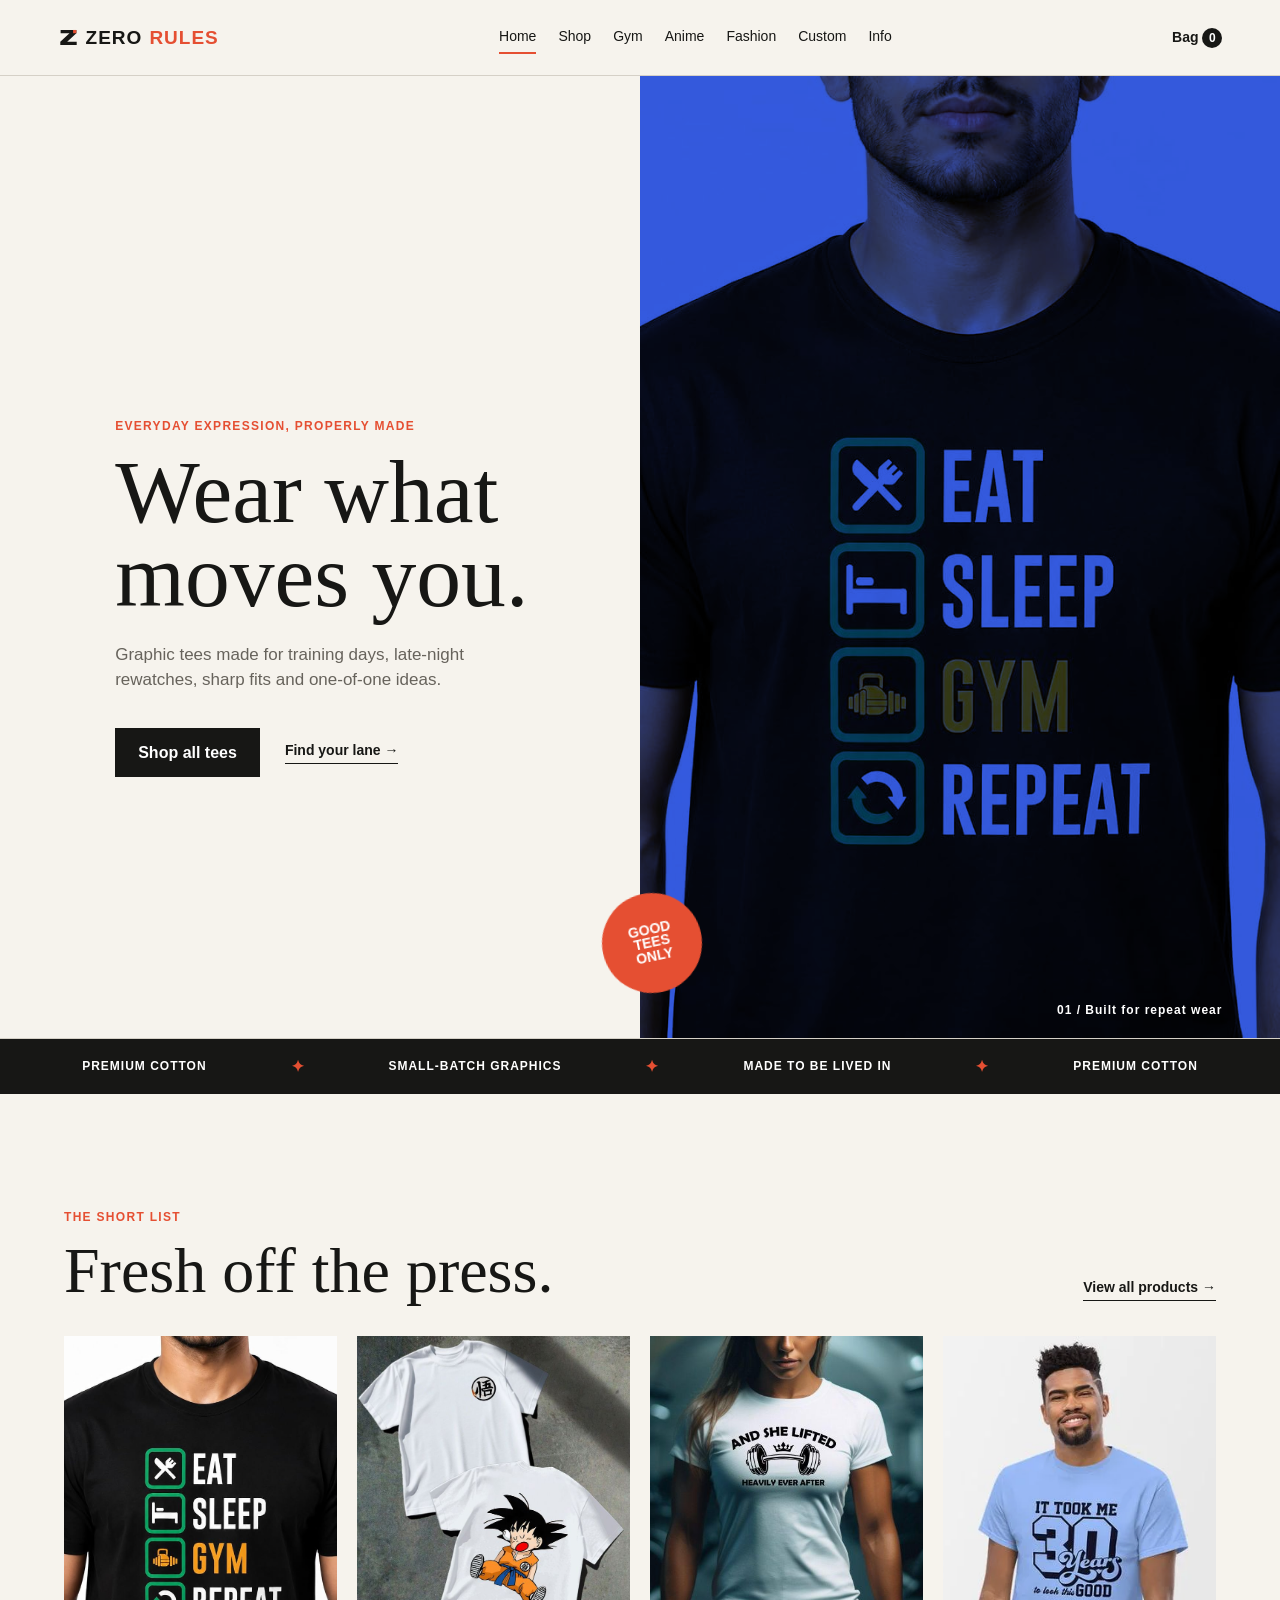
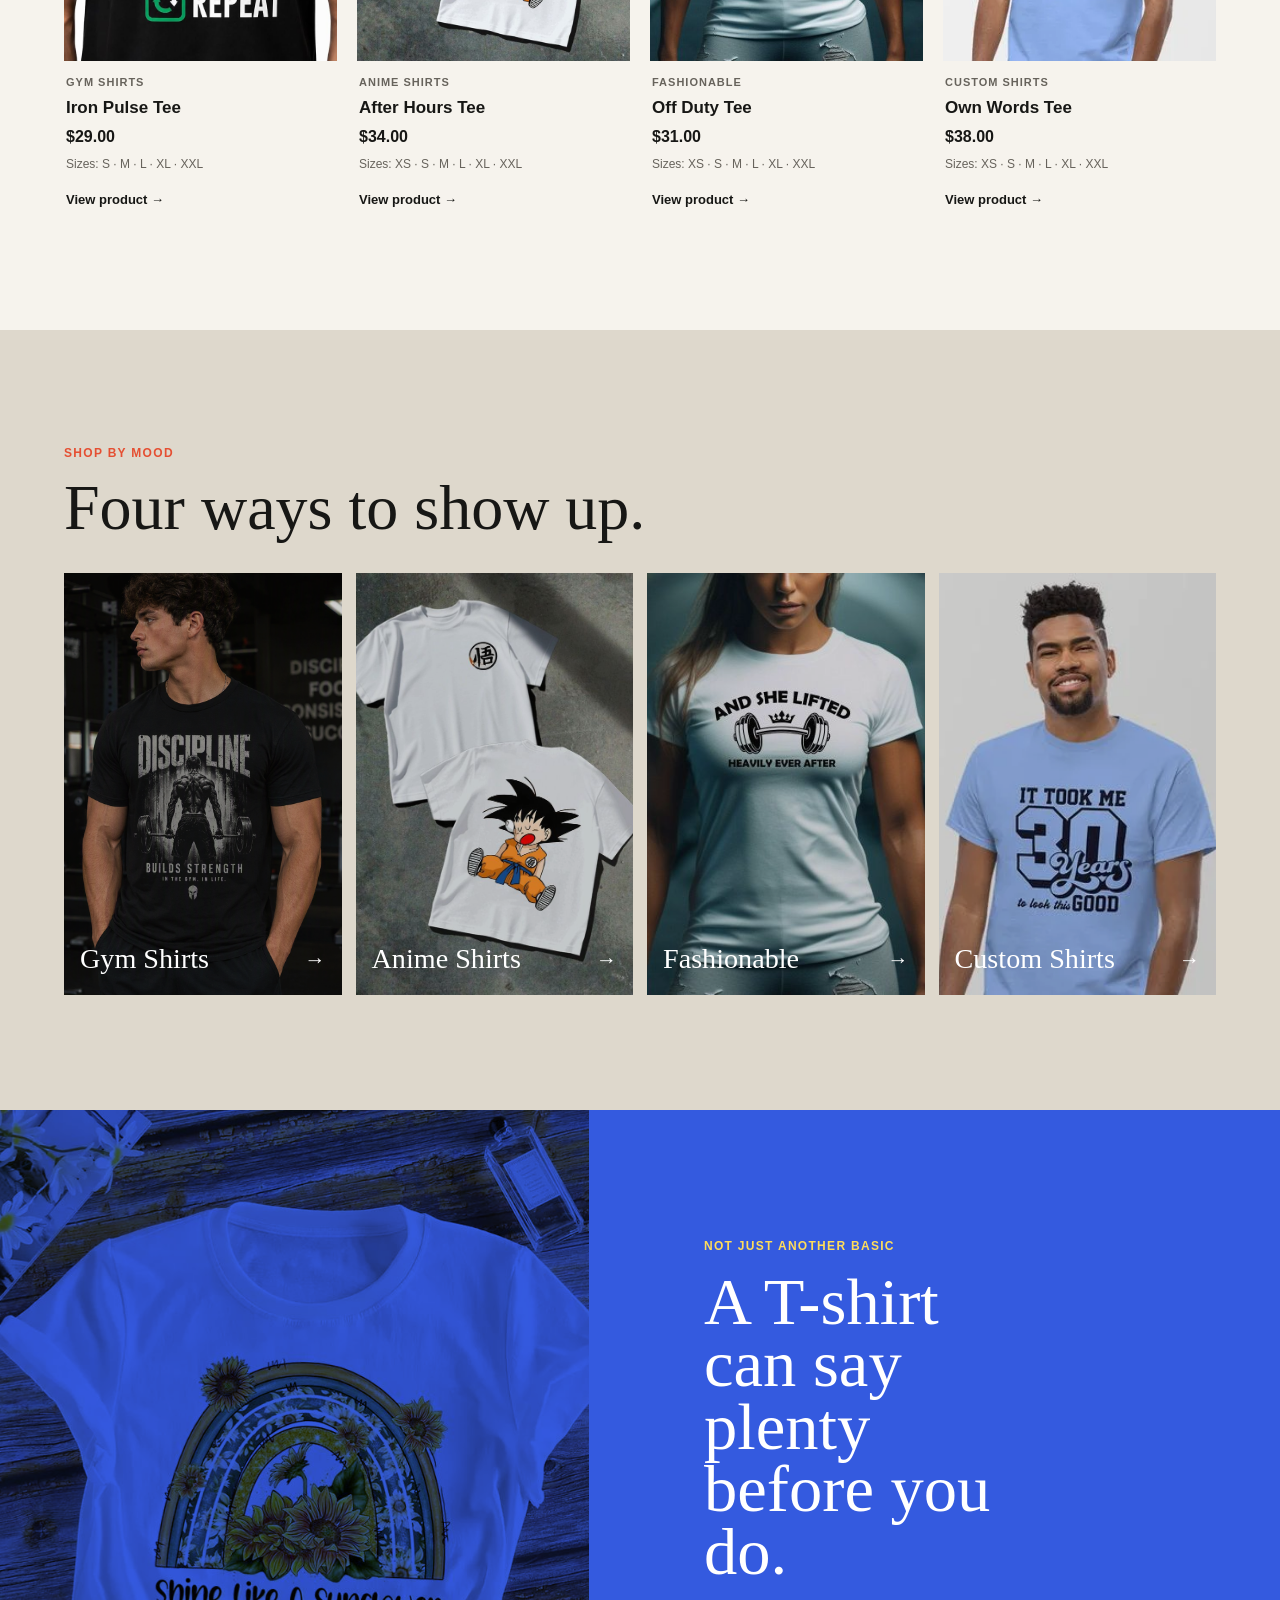
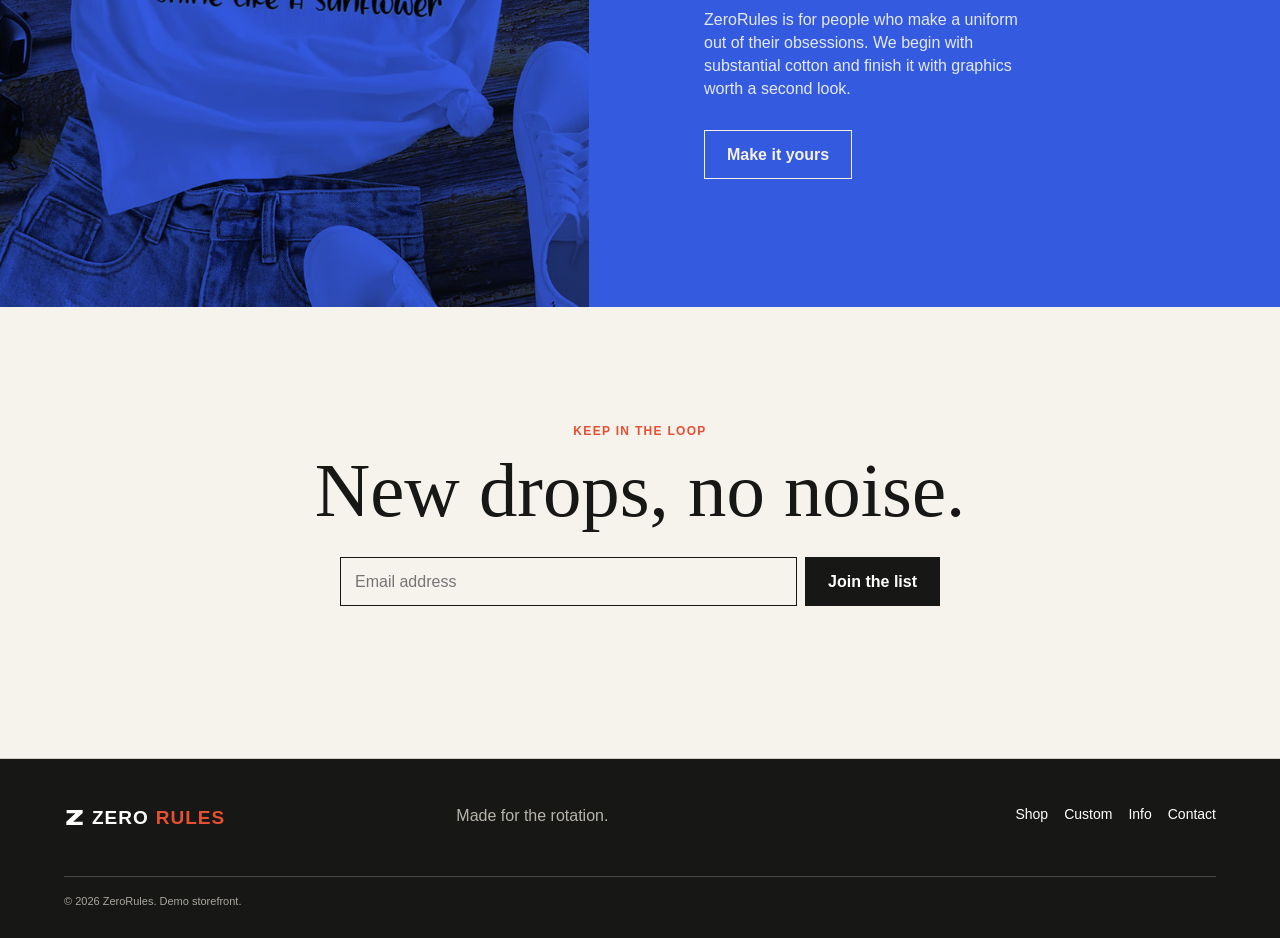
==== index.html @ 44c37d52 "preview whole site" ====
<!doctype html>
<html lang="en">
  <head>
    <meta charset="UTF-8" />
    <meta name="viewport" content="width=device-width, initial-scale=1.0" />
    <meta name="description" content="ZeroRules makes expressive, dependable cotton T-shirts for every version of your day." />
    <title>ZeroRules | Wear What Moves You</title>
    <link rel="stylesheet" href="css/styles.css" />
    <script src="js/products.js" defer></script>
    <script src="js/cart.js" defer></script>
    <script src="js/app.js" defer></script>
  </head>
  <body>
    <a class="skip-link" href="#main-content">Skip to content</a>
    <header class="site-header">
      <a class="brand" href="index.html" aria-label="ZeroRules home"><img class="brand-logo" src="images/zerorules-mark.svg" alt="" />ZERO<span>RULES</span></a>
      <button class="menu-toggle" type="button" aria-expanded="false" aria-controls="primary-nav">Menu</button>
      <nav class="primary-nav" id="primary-nav" aria-label="Primary navigation">
        <a class="active" href="index.html">Home</a>
        <a href="products.html">Shop</a>
        <a href="products.html?category=gym">Gym</a>
        <a href="products.html?category=anime">Anime</a>
        <a href="products.html?category=fashionable">Fashion</a>
        <a href="products.html?category=custom">Custom</a>
        <a href="info.html">Info</a>
      </nav>
      <a class="cart-link" href="cart.html" aria-label="Shopping bag">
        Bag <span data-cart-count>0</span>
      </a>
    </header>

    <main id="main-content">
      <section class="hero">
        <div class="hero-copy reveal">
          <p class="eyebrow">Everyday expression, properly made</p>
          <h1>Wear what<br />moves you.</h1>
          <p class="hero-text">Graphic tees made for training days, late-night rewatches, sharp fits and one-of-one ideas.</p>
          <div class="button-row">
            <a class="button button-dark" href="products.html">Shop all tees</a>
            <a class="text-link" href="#collections">Find your lane <span aria-hidden="true">→</span></a>
          </div>
        </div>
        <div class="hero-image reveal">
          <img src="images/gym/gym1.jpg" alt="Black graphic gym T-shirt" />
          <p class="image-caption">01 / Built for repeat wear</p>
        </div>
        <div class="hero-sticker" aria-hidden="true">GOOD<br />TEES<br />ONLY</div>
      </section>

      <section class="marquee" aria-label="Brand values">
        <span>Premium cotton</span><span aria-hidden="true">✦</span><span>Small-batch graphics</span><span aria-hidden="true">✦</span><span>Made to be lived in</span><span aria-hidden="true">✦</span><span>Premium cotton</span>
      </section>

      <section class="section" id="featured">
        <div class="section-heading">
          <div>
            <p class="eyebrow">The short list</p>
            <h2>Fresh off the press.</h2>
          </div>
          <a class="text-link" href="products.html">View all products <span aria-hidden="true">→</span></a>
        </div>
        <div class="product-grid" data-featured-products></div>
      </section>

      <section class="collections section" id="collections">
        <div class="section-heading">
          <div>
            <p class="eyebrow">Shop by mood</p>
            <h2>Four ways to show up.</h2>
          </div>
        </div>
        <div class="collection-grid">
          <a class="collection-card collection-gym" href="products.html?category=gym"><img src="images/gym/gym-shirt2.jpg" alt="Gym Shirts collection" /><span>Gym Shirts <b>→</b></span></a>
          <a class="collection-card collection-anime" href="products.html?category=anime"><img src="images/anime/a1.jpg" alt="Anime Shirts collection" /><span>Anime Shirts <b>→</b></span></a>
          <a class="collection-card collection-fashion" href="products.html?category=fashionable"><img src="images/fashionable/fasion1.jpg" alt="Fashionable collection" /><span>Fashionable <b>→</b></span></a>
          <a class="collection-card collection-custom" href="products.html?category=custom"><img src="images/custom/c1.png" alt="Custom Shirts collection" /><span>Custom Shirts <b>→</b></span></a>
        </div>
      </section>

      <section class="story-section">
        <div class="story-figure"><img src="images/fashionable/f4.jpeg" alt="Fashionable graphic T-shirt" /></div>
        <div class="story-copy">
          <p class="eyebrow">Not just another basic</p>
          <h2>A T-shirt can say plenty before you do.</h2>
          <p>ZeroRules is for people who make a uniform out of their obsessions. We begin with substantial cotton and finish it with graphics worth a second look.</p>
          <a class="button button-light" href="products.html?category=custom">Make it yours</a>
        </div>
      </section>

      <section class="newsletter section">
        <p class="eyebrow">Keep in the loop</p>
        <h2>New drops, no noise.</h2>
        <form class="signup-form" data-signup-form>
          <label class="sr-only" for="email">Email address</label>
          <input id="email" name="email" type="email" autocomplete="email" placeholder="Email address" required />
          <button class="button button-dark" type="submit">Join the list</button>
        </form>
        <p class="form-message" data-form-message aria-live="polite"></p>
      </section>
    </main>

    <footer class="site-footer">
      <a class="brand" href="index.html"><img class="brand-logo" src="images/zerorules-mark.svg" alt="" />ZERO<span>RULES</span></a>
      <p>Made for the rotation.</p>
      <div><a href="products.html">Shop</a><a href="products.html?category=custom">Custom</a><a href="info.html">Info</a><a href="mailto:owner@zerorules.in">Contact</a></div>
      <small>© 2026 ZeroRules. Demo storefront.</small>
    </footer>
  </body>
</html>
---- css/styles.css ----
:root { --ink: #171715; --paper: #f6f3ed; --acid: #e54f32; --blue: #345adf; --line: #d5d0c7; --muted: #67635c; --display: Georgia, "Times New Roman", serif; --sans: "Trebuchet MS", "Segoe UI", sans-serif; }
* { box-sizing: border-box; }
html { scroll-behavior: smooth; }
body { margin: 0; background: var(--paper); color: var(--ink); font-family: var(--sans); font-size: 16px; line-height: 1.45; }
img { display: block; max-width: 100%; }
a { color: inherit; text-decoration: none; }
button, input, select { font: inherit; }
button, a, input, select { -webkit-tap-highlight-color: transparent; }
:focus-visible { outline: 3px solid var(--blue); outline-offset: 3px; }
.skip-link { position: fixed; top: 8px; left: 8px; z-index: 10; transform: translateY(-150%); background: var(--ink); color: white; padding: 10px 14px; }
.skip-link:focus { transform: translateY(0); }
.site-header { min-height: 76px; padding: 0 4.5vw; display: flex; align-items: center; gap: 28px; border-bottom: 1px solid var(--line); position: relative; background: var(--paper); z-index: 3; }
.brand { display: inline-flex; align-items: center; gap: 7px; font-weight: 900; letter-spacing: 1px; font-size: 19px; white-space: nowrap; }
.brand span { color: var(--acid); }
.brand-logo { width: 21px; height: 21px; flex: 0 0 21px; }
.site-footer .brand-logo { filter: brightness(0) invert(1); }
.primary-nav { display: flex; gap: 22px; margin: 0 auto; font-size: 14px; }
.primary-nav a { border-bottom: 2px solid transparent; padding: 5px 0; }
.primary-nav a:hover, .primary-nav a.active { border-color: var(--acid); }
.cart-link { font-weight: bold; font-size: 14px; white-space: nowrap; }
.cart-link span { display: inline-grid; place-items: center; min-width: 20px; height: 20px; padding: 0 5px; color: white; background: var(--ink); border-radius: 50%; font-size: 12px; }
.menu-toggle { display: none; background: none; border: 0; font-weight: bold; cursor: pointer; }
.hero { min-height: min(720px, calc(100vh - 76px)); display: grid; grid-template-columns: 1fr 1fr; position: relative; overflow: hidden; border-bottom: 1px solid var(--line); }
.hero-copy { padding: clamp(70px, 11vw, 154px) 8vw 60px 9vw; align-self: center; position: relative; z-index: 1; }
.eyebrow { color: var(--acid); font-size: 12px; font-weight: 900; letter-spacing: 1.3px; text-transform: uppercase; margin: 0 0 15px; }
h1, h2, h3, p { margin-top: 0; }
h1, h2 { font-family: var(--display); font-weight: 500; line-height: .94; letter-spacing: 0; }
.hero h1 { font-size: clamp(58px, 7vw, 108px); margin-bottom: 25px; }
.hero-text { max-width: 390px; font-size: 17px; color: var(--muted); }
.button-row { margin-top: 35px; display: flex; align-items: center; gap: 25px; flex-wrap: wrap; }
.button { border: 1px solid var(--ink); display: inline-flex; align-items: center; justify-content: center; min-height: 48px; padding: 12px 22px; font-weight: bold; cursor: pointer; transition: transform .2s ease, background .2s ease, color .2s ease; }
.button:hover { transform: translateY(-3px); }
.button-dark { background: var(--ink); color: white; }
.button-dark:hover { background: var(--acid); border-color: var(--acid); }
.button-light { background: transparent; color: var(--paper); border-color: var(--paper); }
.button-light:hover { background: var(--paper); color: var(--ink); }
.text-link { font-size: 14px; font-weight: bold; border-bottom: 1px solid currentColor; padding-bottom: 3px; }
.hero-image { height: 100%; min-height: 480px; background: var(--blue); overflow: hidden; }
.hero-image img { width: 100%; height: 100%; object-fit: cover; mix-blend-mode: multiply; transition: transform .6s ease; }
.hero:hover .hero-image img { transform: scale(1.04); }
.image-caption { position: absolute; right: 4.5vw; bottom: 18px; margin: 0; color: white; font-size: 12px; font-weight: bold; letter-spacing: 1px; }
.hero-sticker { position: absolute; left: calc(50% - 38px); bottom: 45px; display: grid; place-items: center; width: 100px; height: 100px; padding: 10px; background: var(--acid); border-radius: 50%; color: white; font-size: 14px; font-weight: 900; line-height: .95; text-align: center; transform: rotate(-12deg); }
.marquee { display: flex; justify-content: space-around; align-items: center; gap: 22px; min-height: 55px; padding: 10px 4vw; background: var(--ink); color: white; overflow: hidden; font-size: 12px; font-weight: bold; letter-spacing: 1px; text-transform: uppercase; white-space: nowrap; }
.marquee span:nth-child(even) { color: var(--acid); font-size: 16px; }
.section { padding: clamp(68px, 9vw, 125px) 5vw; }
.section-heading { display: flex; justify-content: space-between; align-items: flex-end; gap: 20px; margin-bottom: 35px; }
.section h2 { font-size: clamp(40px, 5vw, 70px); margin-bottom: 0; }
.product-grid { display: grid; grid-template-columns: repeat(4, 1fr); gap: 20px; }
.product-card { min-width: 0; }
.product-image { display: block; aspect-ratio: .84; overflow: hidden; background: #e2ddd3; }
.product-image img { height: 100%; width: 100%; object-fit: cover; transition: transform .45s ease; }
.product-card:hover .product-image img { transform: scale(1.05); }
.product-info { padding: 14px 2px 5px; }
.product-meta { color: var(--muted); font-size: 11px; font-weight: bold; letter-spacing: 1px; text-transform: uppercase; margin-bottom: 5px; }
.product-card h3 { font-size: 17px; margin-bottom: 4px; }
.product-card h3 a:hover, .card-link:hover { color: var(--acid); }
.price { margin-bottom: 8px; font-weight: bold; }
.card-sizes { color: var(--muted); font-size: 12px; margin-bottom: 13px; white-space: nowrap; overflow: hidden; text-overflow: ellipsis; }
.card-link { font-size: 13px; font-weight: bold; }
.collections { background: #ded8cc; }
.collection-grid { display: grid; grid-template-columns: repeat(4, 1fr); gap: 14px; }
.collection-card { position: relative; height: clamp(285px, 33vw, 470px); overflow: hidden; background: var(--ink); color: white; }
.collection-card img { height: 100%; width: 100%; object-fit: cover; opacity: .82; transition: transform .55s ease, opacity .3s ease; }
.collection-card:hover img { transform: scale(1.06); opacity: .68; }
.collection-card span { position: absolute; inset: auto 16px 15px; display: flex; justify-content: space-between; align-items: center; font-family: var(--display); font-size: clamp(23px, 2.2vw, 34px); }
.collection-card b { font-family: var(--sans); font-size: 21px; }
.story-section { display: grid; grid-template-columns: .92fr 1.08fr; min-height: 620px; background: var(--blue); color: white; }
.story-figure { min-height: 450px; overflow: hidden; }
.story-figure img { width: 100%; height: 100%; object-fit: cover; mix-blend-mode: multiply; }
.story-copy { max-width: 570px; padding: clamp(65px, 10vw, 140px) 9vw; align-self: center; }
.story-copy .eyebrow { color: #ffdd5a; }
.story-copy h2 { font-size: clamp(43px, 5.2vw, 78px); margin-bottom: 24px; }
.story-copy > p:not(.eyebrow) { color: #e5e9ff; max-width: 450px; margin-bottom: 30px; }
.newsletter { text-align: center; border-bottom: 1px solid var(--line); }
.newsletter h2 { font-size: clamp(42px, 6vw, 82px); }
.signup-form { max-width: 600px; display: flex; gap: 8px; margin: 30px auto 0; }
.signup-form input { min-width: 0; flex: 1; min-height: 48px; padding: 12px 14px; border: 1px solid var(--ink); background: transparent; }
.form-message { min-height: 24px; margin: 12px 0 0; font-size: 14px; }
.site-footer { display: grid; grid-template-columns: 1.2fr 1fr 1.4fr; gap: 25px; padding: 45px 5vw 28px; background: var(--ink); color: white; }
.site-footer p { margin: 0; color: #b6b3ac; }
.site-footer div { display: flex; flex-wrap: wrap; justify-content: flex-end; gap: 16px; font-size: 14px; }
.site-footer a:hover { color: #ffdd5a; }
.site-footer small { grid-column: 1 / -1; margin-top: 20px; padding-top: 17px; border-top: 1px solid #4b4944; color: #aaa69e; font-size: 11px; }
.shop-page { padding: 0 5vw 100px; }
.shop-intro { padding: clamp(70px, 10vw, 140px) 0 55px; border-bottom: 1px solid var(--line); }
.shop-intro h1 { font-size: clamp(55px, 8vw, 105px); margin-bottom: 18px; }
.shop-intro > p:last-child { color: var(--muted); }
.filter-bar { display: flex; gap: 10px; padding: 27px 0 12px; overflow-x: auto; }
.filter-bar button { flex: 0 0 auto; padding: 9px 13px; border: 1px solid var(--line); background: transparent; color: var(--ink); font-size: 13px; font-weight: bold; cursor: pointer; transition: background .2s ease, color .2s ease; }
.filter-bar button:hover, .filter-bar button.selected { border-color: var(--ink); background: var(--ink); color: white; }
.product-count { color: var(--muted); font-size: 13px; margin: 6px 0 24px; }
.shop-grid { grid-template-columns: repeat(4, 1fr); }
.product-page { padding: clamp(30px, 5vw, 70px) 5vw 100px; }
.product-detail { display: grid; grid-template-columns: minmax(0, 1.08fr) minmax(330px, .92fr); gap: clamp(32px, 7vw, 110px); max-width: 1350px; margin: auto; }
.detail-image { background: #e2ddd3; aspect-ratio: .92; }
.detail-image img { width: 100%; height: 100%; object-fit: cover; }
.detail-content { padding-top: 18px; }
.back-link { display: inline-block; margin-bottom: 62px; font-size: 13px; font-weight: bold; border-bottom: 1px solid currentColor; }
.detail-content h1 { font-size: clamp(48px, 6vw, 84px); margin: 0 0 15px; }
.detail-price { font-size: 22px; font-weight: bold; margin-bottom: 28px; }
.detail-description { color: var(--muted); max-width: 450px; font-size: 17px; margin-bottom: 36px; }
.purchase-form { max-width: 440px; display: grid; grid-template-columns: 1fr 90px; gap: 9px; }
.purchase-form label { font-size: 12px; font-weight: bold; letter-spacing: 1px; text-transform: uppercase; margin-top: 10px; }
.purchase-form select, .purchase-form input { min-height: 48px; padding: 11px; border: 1px solid var(--ink); background: transparent; }
.purchase-form .button { grid-column: 1 / -1; margin-top: 18px; }
.cart-note { grid-column: 1 / -1; min-height: 21px; margin: 4px 0 0; color: var(--blue); font-size: 14px; font-weight: bold; }
.cart-page { max-width: 1320px; min-height: 620px; margin: 0 auto; padding: clamp(65px, 9vw, 120px) 5vw; }
.cart-heading { margin-bottom: 45px; border-bottom: 1px solid var(--line); padding-bottom: 30px; }
.cart-heading h1 { margin: 0; font-size: clamp(54px, 7vw, 90px); }
.cart-recovery { margin: -25px 0 28px; color: var(--acid); font-weight: bold; }
.cart-layout { display: grid; grid-template-columns: minmax(0, 1fr) 340px; align-items: start; gap: clamp(35px, 6vw, 90px); }
.cart-list { border-top: 1px solid var(--line); }
.cart-item { display: grid; grid-template-columns: 130px minmax(0, 1fr) auto; gap: 20px; padding: 20px 0; border-bottom: 1px solid var(--line); }
.cart-item > img { width: 130px; height: 154px; object-fit: cover; background: #e2ddd3; }
.cart-item-info h2 { font-size: 20px; margin: 0 0 6px; }
.cart-size, .cart-unit-price { color: var(--muted); font-size: 14px; margin-bottom: 4px; }
.quantity-controls { display: flex; width: 125px; height: 36px; margin-top: 16px; border: 1px solid var(--ink); }
.quantity-controls input { width: 44px; border: 0; border-left: 1px solid var(--line); border-right: 1px solid var(--line); background: transparent; text-align: center; -moz-appearance: textfield; }
.quantity-controls input::-webkit-inner-spin-button, .quantity-controls input::-webkit-outer-spin-button { appearance: none; margin: 0; }
.quantity-button { width: 38px; padding: 0; border: 0; background: transparent; font-size: 20px; cursor: pointer; }
.quantity-button:hover:not(:disabled) { background: var(--ink); color: white; }
.quantity-button:disabled { cursor: not-allowed; color: #aaa69e; }
.remove-button, .clear-cart { padding: 0; border: 0; border-bottom: 1px solid currentColor; background: transparent; color: var(--muted); font-size: 12px; font-weight: bold; cursor: pointer; }
.remove-button { margin-top: 15px; }
.remove-button:hover, .clear-cart:hover { color: var(--acid); }
.item-subtotal { margin: 28px 0 0; font-weight: bold; white-space: nowrap; }
.cart-summary { position: sticky; top: 20px; padding: 27px; background: #ded8cc; }
.cart-summary h2 { font-size: 28px; margin-bottom: 25px; }
.summary-line, .summary-total { display: flex; justify-content: space-between; gap: 20px; margin: 0; }
.summary-line { padding-bottom: 18px; color: var(--muted); border-bottom: 1px solid #bbb4a9; }
.summary-total { padding: 18px 0 25px; font-size: 19px; }
.cart-summary .button { width: 100%; margin-bottom: 18px; }
.cart-summary .text-link { display: inline-block; margin-bottom: 25px; }
.empty-cart { max-width: 580px; padding: 65px 0; text-align: center; margin: 0 auto; }
.empty-cart h2 { font-size: clamp(40px, 5vw, 65px); margin-bottom: 12px; }
.empty-cart p { color: var(--muted); margin-bottom: 27px; }
.info-page { max-width: 1320px; margin: 0 auto; padding: clamp(70px, 10vw, 140px) 5vw; }
.info-hero { max-width: 800px; margin-bottom: clamp(65px, 9vw, 115px); }
.info-hero h1 { font-size: clamp(58px, 8vw, 110px); margin-bottom: 23px; }
.info-hero > p:last-child { max-width: 520px; color: var(--muted); font-size: 18px; }
.quality-grid { display: grid; grid-template-columns: repeat(3, 1fr); border-top: 1px solid var(--ink); border-bottom: 1px solid var(--ink); }
.quality-grid article { min-height: 315px; padding: 28px; border-right: 1px solid var(--ink); }
.quality-grid article:last-child { border-right: 0; }
.quality-number { color: var(--acid); font-family: var(--display); font-size: 58px; line-height: 1; margin-bottom: 48px; }
.quality-grid h2 { font-size: 28px; margin-bottom: 10px; }
.quality-grid article > p:last-child { color: var(--muted); max-width: 270px; }
.owner-contact { display: flex; align-items: flex-end; justify-content: space-between; gap: 28px; padding: clamp(65px, 9vw, 115px) 0 15px; }
.owner-contact h2 { font-size: clamp(42px, 5vw, 70px); margin-bottom: 17px; }
.owner-contact p:not(.eyebrow) { max-width: 460px; color: var(--muted); }
.sr-only { position: absolute; width: 1px; height: 1px; padding: 0; margin: -1px; overflow: hidden; clip: rect(0, 0, 0, 0); white-space: nowrap; border: 0; }
@media (max-width: 900px) { .primary-nav { gap: 13px; } .product-grid, .shop-grid { grid-template-columns: repeat(2, 1fr); } .collection-grid { grid-template-columns: repeat(2, 1fr); } .collection-card { height: 380px; } .hero-copy { padding-left: 6vw; } .hero-sticker { left: calc(50% - 50px); } }
@media (max-width: 650px) { .site-header { min-height: 66px; padding: 0 5vw; gap: 15px; } .menu-toggle { display: block; margin-left: auto; padding: 8px 0; } .primary-nav { display: none; position: absolute; top: 65px; left: 0; right: 0; padding: 18px 5vw 22px; background: var(--paper); border-bottom: 1px solid var(--line); flex-direction: column; gap: 12px; } .primary-nav.is-open { display: flex; } .cart-link { font-size: 12px; } .hero { min-height: auto; grid-template-columns: 1fr; } .hero-copy { padding: 80px 8vw 55px; } .hero-image { min-height: 430px; } .hero-sticker { left: auto; right: 18px; bottom: 367px; width: 86px; height: 86px; font-size: 12px; } .image-caption { right: 18px; } .marquee { justify-content: flex-start; } .marquee span:nth-last-child(-n+3) { display: none; } .section { padding: 65px 5vw; } .section-heading { align-items: flex-start; flex-direction: column; margin-bottom: 28px; } .product-grid, .shop-grid { gap: 14px; } .product-card h3 { font-size: 15px; } .card-sizes { font-size: 11px; } .collection-card { height: 310px; } .story-section { grid-template-columns: 1fr; } .story-figure { min-height: 370px; } .story-copy { padding: 70px 8vw; } .signup-form { flex-direction: column; } .site-footer { grid-template-columns: 1fr; padding: 40px 5vw 25px; } .site-footer div { justify-content: flex-start; } .product-detail { grid-template-columns: 1fr; gap: 25px; } .detail-content { padding-top: 0; } .back-link { margin-bottom: 38px; } .cart-layout { grid-template-columns: 1fr; gap: 30px; } .cart-item { grid-template-columns: 88px minmax(0, 1fr); gap: 14px; } .cart-item > img { width: 88px; height: 112px; } .item-subtotal { grid-column: 2; margin: 0; } .cart-summary { position: static; } .quality-grid { grid-template-columns: 1fr; } .quality-grid article { min-height: 0; padding: 27px 0; border-right: 0; border-bottom: 1px solid var(--ink); } .quality-grid article:last-child { border-bottom: 0; } .quality-number { margin-bottom: 20px; } .owner-contact { align-items: flex-start; flex-direction: column; } }
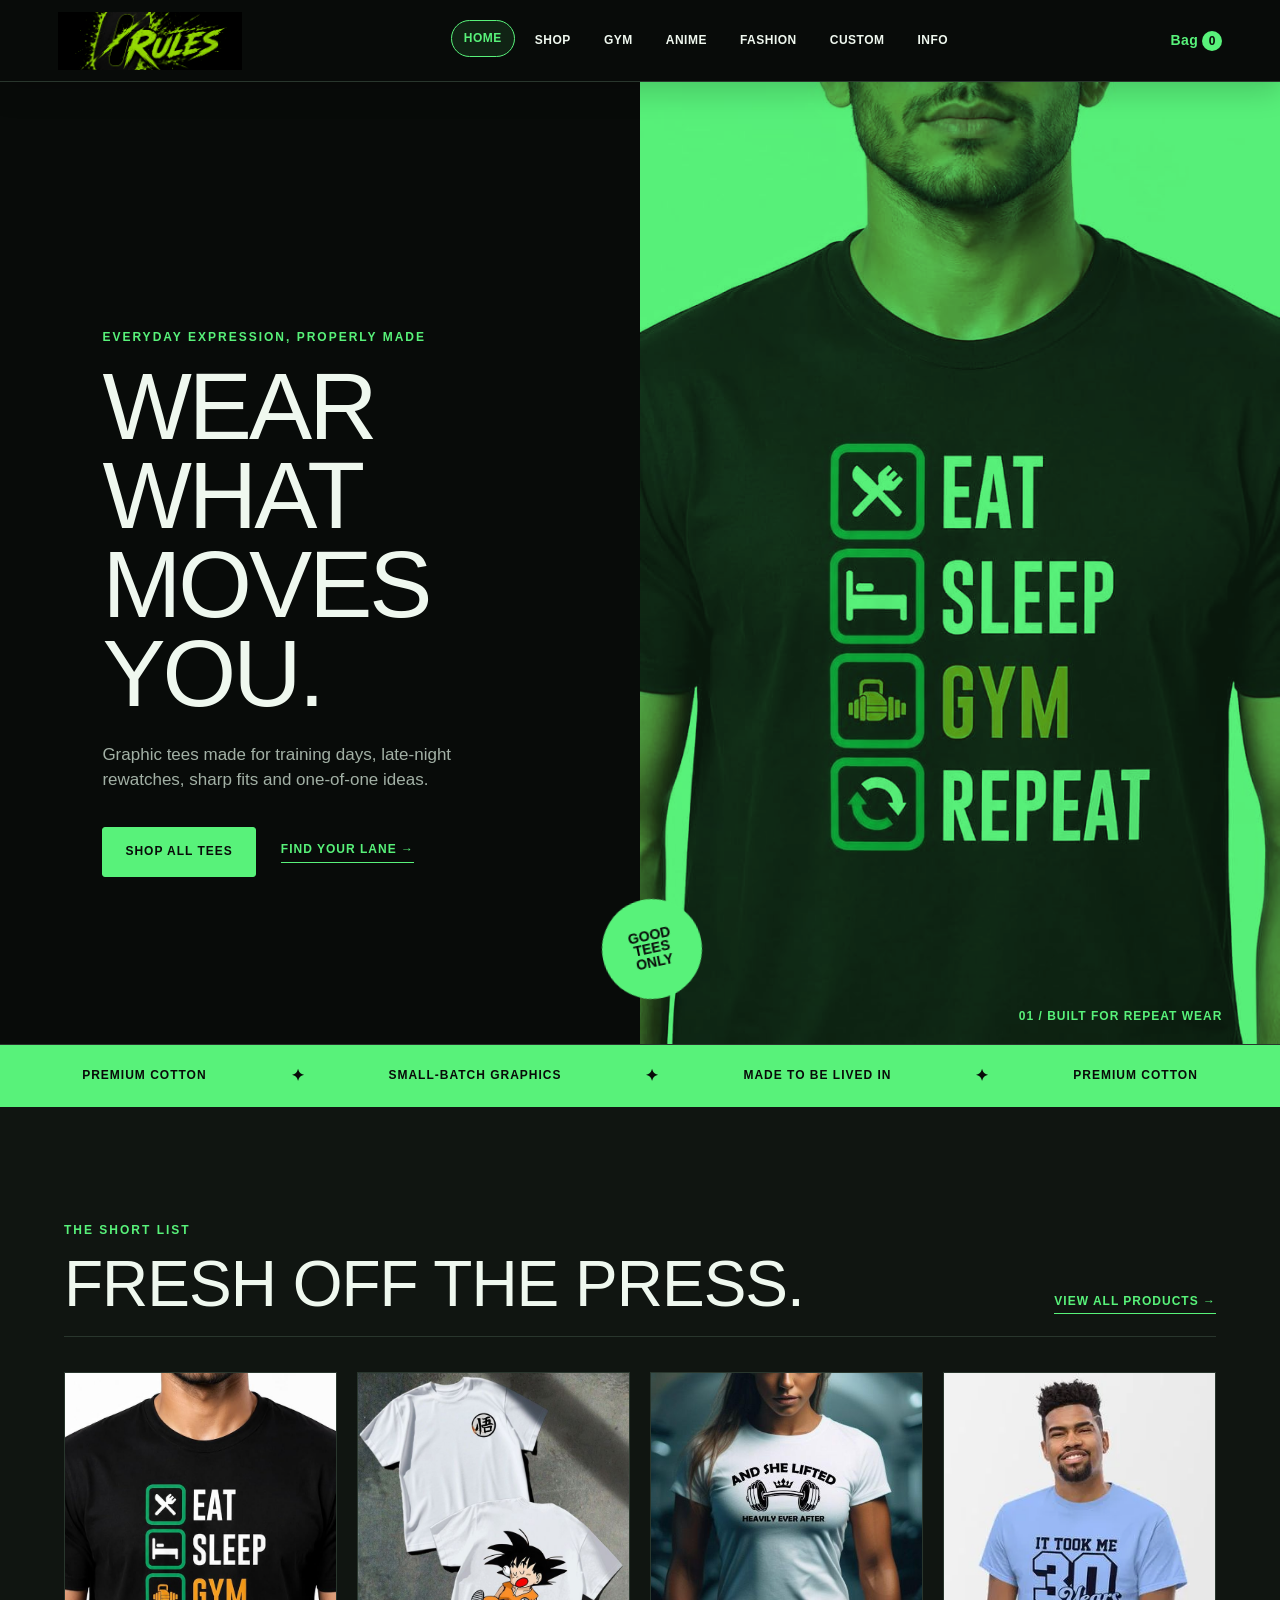
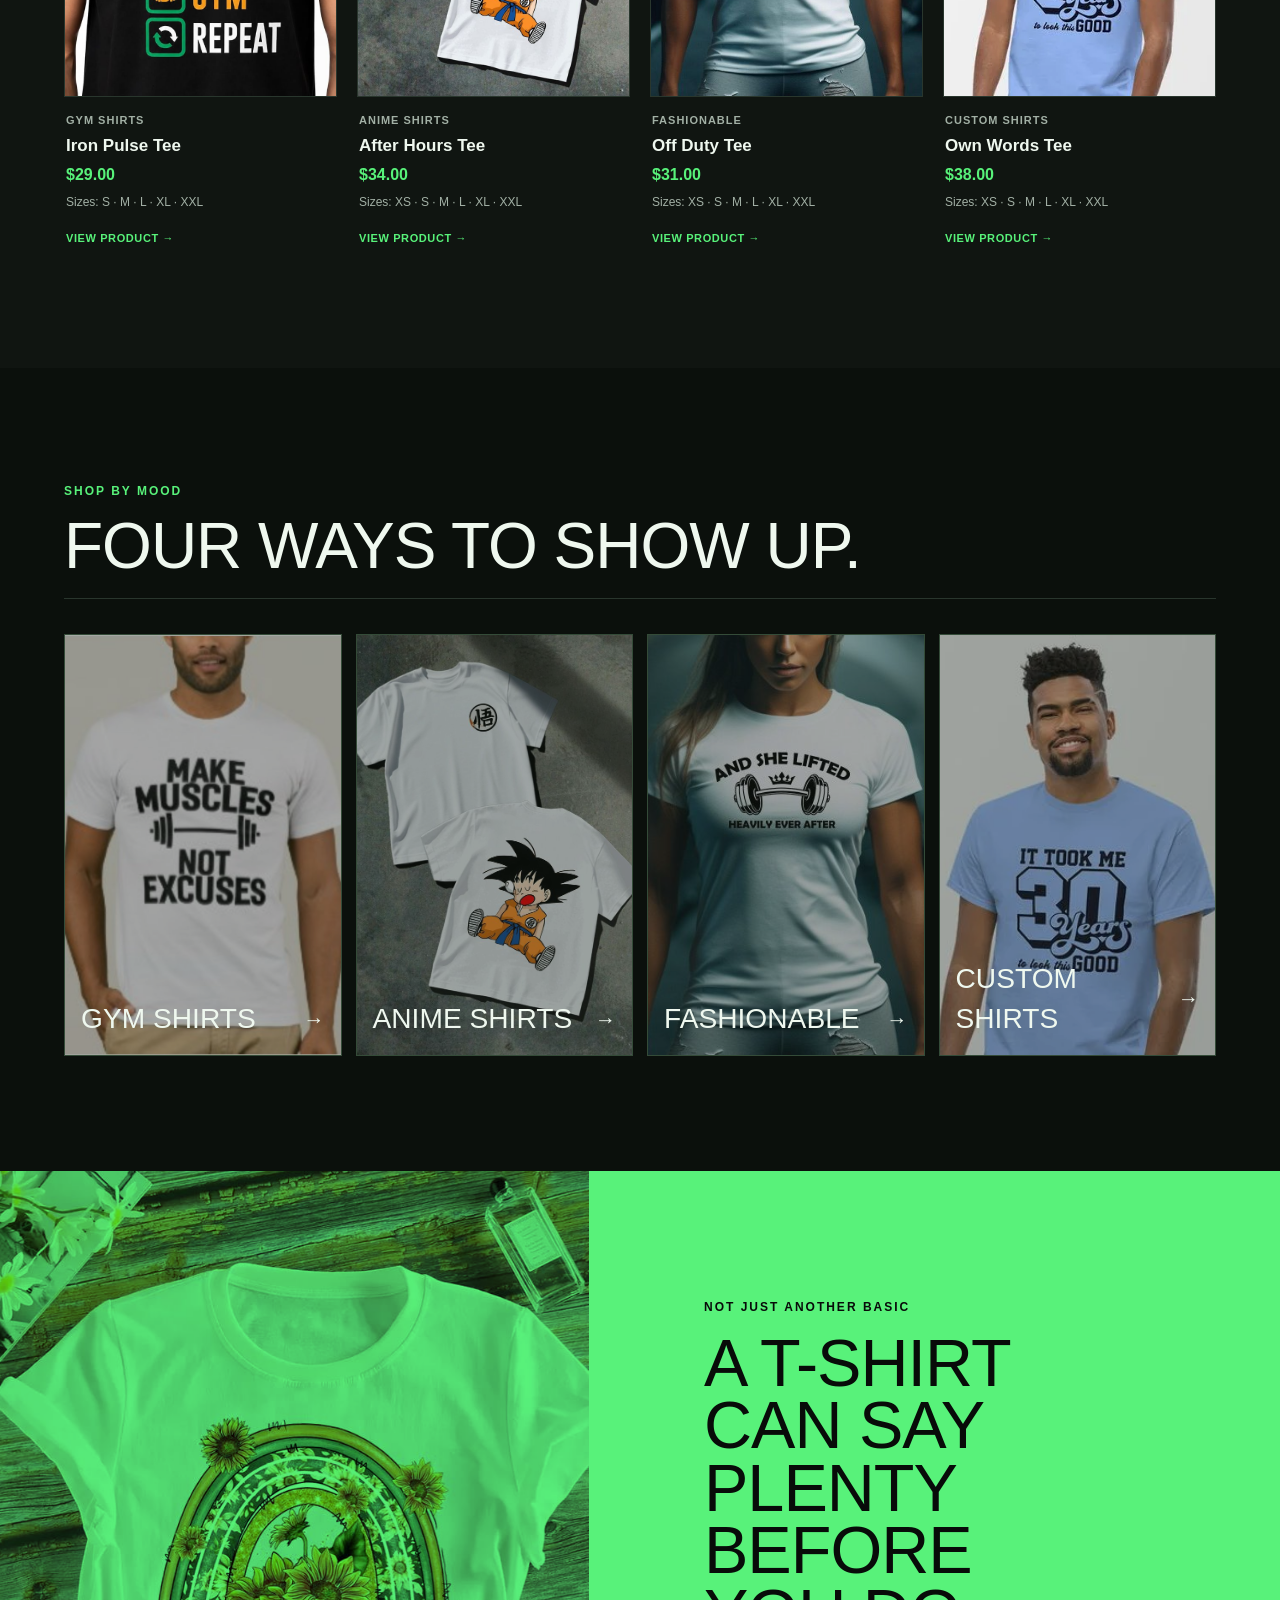
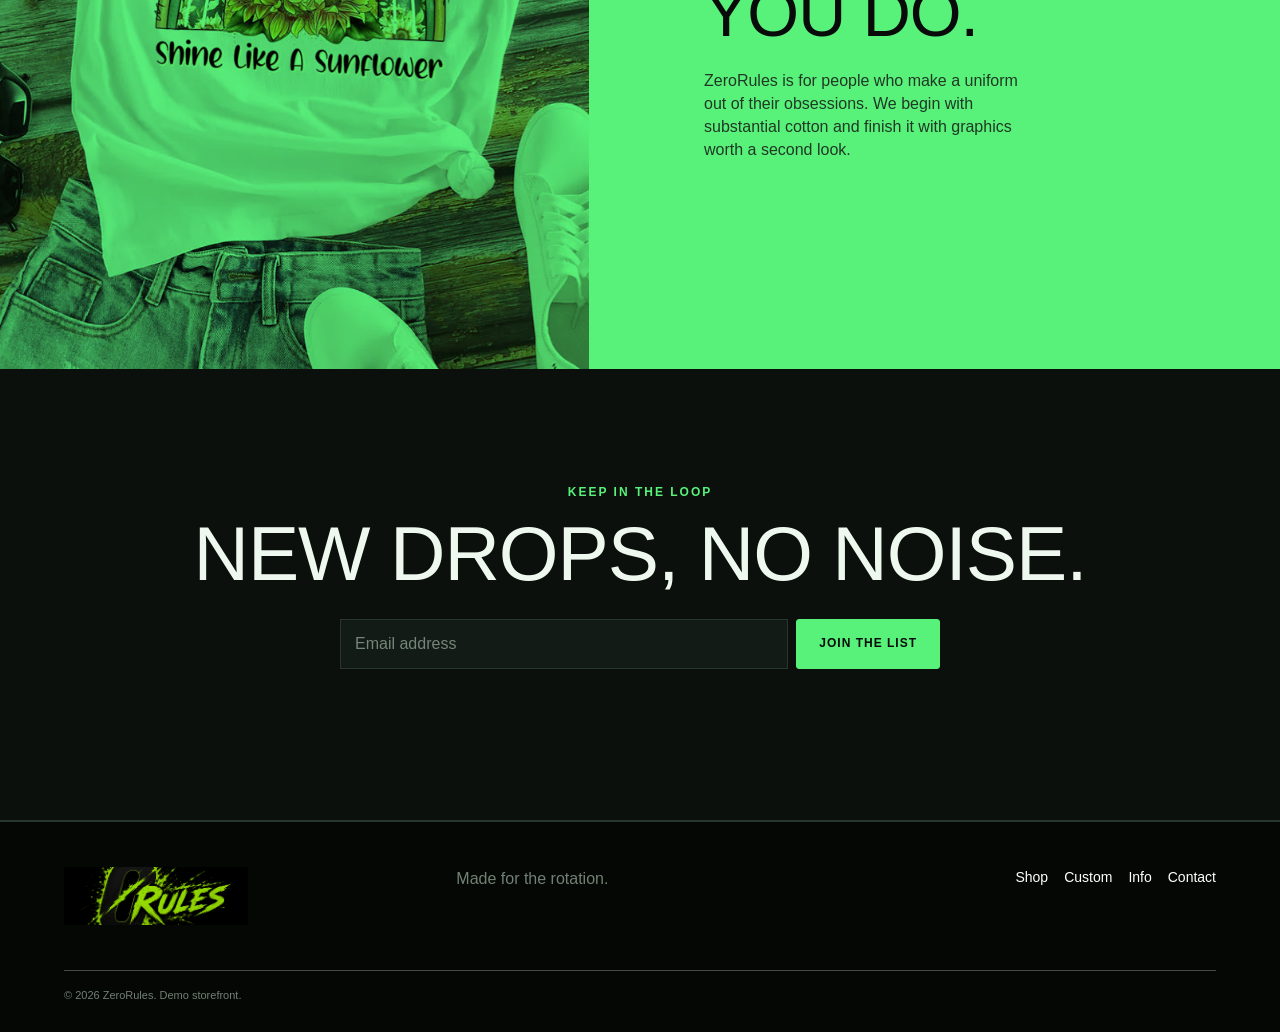
==== commit a69710e8: "black+green design" ====
--- a/index.html
+++ b/index.html
@@ -13,7 +13,7 @@
   <body>
     <a class="skip-link" href="#main-content">Skip to content</a>
     <header class="site-header">
-      <a class="brand" href="index.html" aria-label="ZeroRules home"><img class="brand-logo" src="images/zerorules-mark.svg" alt="" />ZERO<span>RULES</span></a>
+      <a class="brand" href="index.html" aria-label="0 Rules home"><img class="brand-logo" src="images/zerorules-mark.png" alt="0 Rules" /></a>
       <button class="menu-toggle" type="button" aria-expanded="false" aria-controls="primary-nav">Menu</button>
       <nav class="primary-nav" id="primary-nav" aria-label="Primary navigation">
         <a class="active" href="index.html">Home</a>
@@ -70,7 +70,7 @@
           </div>
         </div>
         <div class="collection-grid">
-          <a class="collection-card collection-gym" href="products.html?category=gym"><img src="images/gym/gym-shirt2.jpg" alt="Gym Shirts collection" /><span>Gym Shirts <b>→</b></span></a>
+          <a class="collection-card collection-gym" href="products.html?category=gym"><img src="images/gym/gym2.jpg" alt="Gym Shirts collection" /><span>Gym Shirts <b>→</b></span></a>
           <a class="collection-card collection-anime" href="products.html?category=anime"><img src="images/anime/a1.jpg" alt="Anime Shirts collection" /><span>Anime Shirts <b>→</b></span></a>
           <a class="collection-card collection-fashion" href="products.html?category=fashionable"><img src="images/fashionable/fasion1.jpg" alt="Fashionable collection" /><span>Fashionable <b>→</b></span></a>
           <a class="collection-card collection-custom" href="products.html?category=custom"><img src="images/custom/c1.png" alt="Custom Shirts collection" /><span>Custom Shirts <b>→</b></span></a>
@@ -100,7 +100,7 @@
     </main>
 
     <footer class="site-footer">
-      <a class="brand" href="index.html"><img class="brand-logo" src="images/zerorules-mark.svg" alt="" />ZERO<span>RULES</span></a>
+      <a class="brand" href="index.html"><img class="brand-logo" src="images/zerorules-mark.png" alt="0 Rules" /></a>
       <p>Made for the rotation.</p>
       <div><a href="products.html">Shop</a><a href="products.html?category=custom">Custom</a><a href="info.html">Info</a><a href="mailto:owner@zerorules.in">Contact</a></div>
       <small>© 2026 ZeroRules. Demo storefront.</small>
--- a/css/styles.css
+++ b/css/styles.css
@@ -10,10 +10,9 @@
 .skip-link { position: fixed; top: 8px; left: 8px; z-index: 10; transform: translateY(-150%); background: var(--ink); color: white; padding: 10px 14px; }
 .skip-link:focus { transform: translateY(0); }
 .site-header { min-height: 76px; padding: 0 4.5vw; display: flex; align-items: center; gap: 28px; border-bottom: 1px solid var(--line); position: relative; background: var(--paper); z-index: 3; }
-.brand { display: inline-flex; align-items: center; gap: 7px; font-weight: 900; letter-spacing: 1px; font-size: 19px; white-space: nowrap; }
-.brand span { color: var(--acid); }
-.brand-logo { width: 21px; height: 21px; flex: 0 0 21px; }
-.site-footer .brand-logo { filter: brightness(0) invert(1); }
+.brand { display: inline-flex; align-items: center; width: 148px; height: 36px; white-space: nowrap; }
+.brand-logo { display: block; width: 148px; height: auto; }
+.site-footer .brand-logo { filter: grayscale(1) brightness(0) invert(1); }
 .primary-nav { display: flex; gap: 22px; margin: 0 auto; font-size: 14px; }
 .primary-nav a { border-bottom: 2px solid transparent; padding: 5px 0; }
 .primary-nav a:hover, .primary-nav a.active { border-color: var(--acid); }
@@ -149,4 +148,116 @@
 .owner-contact p:not(.eyebrow) { max-width: 460px; color: var(--muted); }
 .sr-only { position: absolute; width: 1px; height: 1px; padding: 0; margin: -1px; overflow: hidden; clip: rect(0, 0, 0, 0); white-space: nowrap; border: 0; }
 @media (max-width: 900px) { .primary-nav { gap: 13px; } .product-grid, .shop-grid { grid-template-columns: repeat(2, 1fr); } .collection-grid { grid-template-columns: repeat(2, 1fr); } .collection-card { height: 380px; } .hero-copy { padding-left: 6vw; } .hero-sticker { left: calc(50% - 50px); } }
-@media (max-width: 650px) { .site-header { min-height: 66px; padding: 0 5vw; gap: 15px; } .menu-toggle { display: block; margin-left: auto; padding: 8px 0; } .primary-nav { display: none; position: absolute; top: 65px; left: 0; right: 0; padding: 18px 5vw 22px; background: var(--paper); border-bottom: 1px solid var(--line); flex-direction: column; gap: 12px; } .primary-nav.is-open { display: flex; } .cart-link { font-size: 12px; } .hero { min-height: auto; grid-template-columns: 1fr; } .hero-copy { padding: 80px 8vw 55px; } .hero-image { min-height: 430px; } .hero-sticker { left: auto; right: 18px; bottom: 367px; width: 86px; height: 86px; font-size: 12px; } .image-caption { right: 18px; } .marquee { justify-content: flex-start; } .marquee span:nth-last-child(-n+3) { display: none; } .section { padding: 65px 5vw; } .section-heading { align-items: flex-start; flex-direction: column; margin-bottom: 28px; } .product-grid, .shop-grid { gap: 14px; } .product-card h3 { font-size: 15px; } .card-sizes { font-size: 11px; } .collection-card { height: 310px; } .story-section { grid-template-columns: 1fr; } .story-figure { min-height: 370px; } .story-copy { padding: 70px 8vw; } .signup-form { flex-direction: column; } .site-footer { grid-template-columns: 1fr; padding: 40px 5vw 25px; } .site-footer div { justify-content: flex-start; } .product-detail { grid-template-columns: 1fr; gap: 25px; } .detail-content { padding-top: 0; } .back-link { margin-bottom: 38px; } .cart-layout { grid-template-columns: 1fr; gap: 30px; } .cart-item { grid-template-columns: 88px minmax(0, 1fr); gap: 14px; } .cart-item > img { width: 88px; height: 112px; } .item-subtotal { grid-column: 2; margin: 0; } .cart-summary { position: static; } .quality-grid { grid-template-columns: 1fr; } .quality-grid article { min-height: 0; padding: 27px 0; border-right: 0; border-bottom: 1px solid var(--ink); } .quality-grid article:last-child { border-bottom: 0; } .quality-number { margin-bottom: 20px; } .owner-contact { align-items: flex-start; flex-direction: column; } }+@media (max-width: 650px) { .site-header { min-height: 66px; padding: 0 5vw; gap: 15px; } .menu-toggle { display: block; margin-left: auto; padding: 8px 0; } .primary-nav { display: none; position: absolute; top: 65px; left: 0; right: 0; padding: 18px 5vw 22px; background: var(--paper); border-bottom: 1px solid var(--line); flex-direction: column; gap: 12px; } .primary-nav.is-open { display: flex; } .cart-link { font-size: 12px; } .hero { min-height: auto; grid-template-columns: 1fr; } .hero-copy { padding: 80px 8vw 55px; } .hero-image { min-height: 430px; } .hero-sticker { left: auto; right: 18px; bottom: 367px; width: 86px; height: 86px; font-size: 12px; } .image-caption { right: 18px; } .marquee { justify-content: flex-start; } .marquee span:nth-last-child(-n+3) { display: none; } .section { padding: 65px 5vw; } .section-heading { align-items: flex-start; flex-direction: column; margin-bottom: 28px; } .product-grid, .shop-grid { gap: 14px; } .product-card h3 { font-size: 15px; } .card-sizes { font-size: 11px; } .collection-card { height: 310px; } .story-section { grid-template-columns: 1fr; } .story-figure { min-height: 370px; } .story-copy { padding: 70px 8vw; } .signup-form { flex-direction: column; } .site-footer { grid-template-columns: 1fr; padding: 40px 5vw 25px; } .site-footer div { justify-content: flex-start; } .product-detail { grid-template-columns: 1fr; gap: 25px; } .detail-content { padding-top: 0; } .back-link { margin-bottom: 38px; } .cart-layout { grid-template-columns: 1fr; gap: 30px; } .cart-item { grid-template-columns: 88px minmax(0, 1fr); gap: 14px; } .cart-item > img { width: 88px; height: 112px; } .item-subtotal { grid-column: 2; margin: 0; } .cart-summary { position: static; } .quality-grid { grid-template-columns: 1fr; } .quality-grid article { min-height: 0; padding: 27px 0; border-right: 0; border-bottom: 1px solid var(--ink); } .quality-grid article:last-child { border-bottom: 0; } .quality-number { margin-bottom: 20px; } .owner-contact { align-items: flex-start; flex-direction: column; } }
+
+/* ZeroRules visual system */
+:root {
+	--ink: #080b09;
+	--paper: #101511;
+	--acid: #58f27a;
+	--blue: #58f27a;
+	--line: #29362d;
+	--muted: #a2b0a5;
+	--display: "Arial Black", "Trebuchet MS", sans-serif;
+	--sans: "Trebuchet MS", "Segoe UI", sans-serif;
+}
+body { background: var(--paper); color: #eff8ef; }
+:focus-visible { outline-color: var(--acid); }
+.site-header { min-height: 82px; background: rgba(8, 11, 9, .96); border-bottom: 1px solid var(--line); box-shadow: 0 8px 30px rgba(0, 0, 0, .18); }
+.brand { width: 184px; height: 58px; }
+.brand-logo { width: 184px; height: 58px; object-fit: cover; object-position: center; }
+.primary-nav { gap: 7px; font-size: 12px; font-weight: 900; letter-spacing: .5px; text-transform: uppercase; }
+.primary-nav a { border: 1px solid transparent; border-radius: 999px; padding: 9px 12px; transition: background .2s ease, border-color .2s ease, color .2s ease, transform .2s ease; }
+.primary-nav a:hover, .primary-nav a.active { border-color: var(--acid); background: rgba(88, 242, 122, .1); color: var(--acid); transform: translateY(-2px); }
+.cart-link { color: var(--acid); letter-spacing: .4px; }
+.cart-link span { color: var(--ink); background: var(--acid); }
+.menu-toggle { color: var(--acid); text-transform: uppercase; letter-spacing: 1px; }
+h1, h2 { font-family: var(--display); text-transform: uppercase; letter-spacing: -1px; }
+.eyebrow { color: var(--acid); letter-spacing: 2px; }
+.hero { min-height: min(740px, calc(100vh - 82px)); border-color: var(--line); background: var(--ink); }
+.hero-copy { padding-left: 8vw; }
+.hero h1 { font-size: clamp(52px, 7.4vw, 112px); letter-spacing: -3px; }
+.hero-text { color: var(--muted); }
+.button { min-height: 50px; border-radius: 3px; text-transform: uppercase; letter-spacing: 1px; font-size: 12px; transition: transform .22s ease, background .22s ease, color .22s ease, box-shadow .22s ease; }
+.button:hover { transform: translateY(-3px); box-shadow: 5px 5px 0 var(--acid); }
+.button-dark { background: var(--acid); border-color: var(--acid); color: var(--ink); }
+.button-dark:hover { background: #a8ffb8; border-color: #a8ffb8; color: var(--ink); }
+.button-light { color: var(--acid); border-color: var(--acid); }
+.button-light:hover { background: var(--acid); color: var(--ink); }
+.text-link { color: var(--acid); border-color: var(--acid); text-transform: uppercase; letter-spacing: 1px; font-size: 12px; }
+.hero-image { background: var(--acid); }
+.hero-image img { mix-blend-mode: multiply; opacity: .9; }
+.image-caption { color: var(--acid); text-transform: uppercase; }
+.hero-sticker { background: var(--acid); color: var(--ink); }
+.marquee { min-height: 62px; background: var(--acid); color: var(--ink); }
+.marquee span:nth-child(even) { color: var(--ink); }
+.section { background: var(--paper); }
+.section-heading { border-bottom: 1px solid var(--line); padding-bottom: 22px; }
+.section h2 { color: #eff8ef; }
+.product-image { background: #1b271e; border: 1px solid var(--line); }
+.product-card { transition: transform .25s ease; }
+.product-card:hover { transform: translateY(-5px); }
+.product-info { padding-top: 16px; }
+.product-meta, .card-sizes { color: var(--muted); }
+.product-card h3 a { color: #eff8ef; }
+.price { color: var(--acid); }
+.card-link { color: var(--acid); text-transform: uppercase; letter-spacing: .6px; font-size: 11px; }
+.collections { background: #0b100c; }
+.collection-card { background: #18221a; border: 1px solid #344b38; }
+.collection-card img { opacity: .62; }
+.collection-card:hover img { opacity: .42; }
+.collection-card span { color: #eff8ef; text-transform: uppercase; }
+.story-section { background: var(--acid); color: var(--ink); }
+.story-figure img { mix-blend-mode: multiply; }
+.story-copy .eyebrow { color: var(--ink); }
+.story-copy h2 { color: var(--ink); }
+.story-copy > p:not(.eyebrow) { color: #203825; }
+.newsletter { background: #0b100c; border-color: var(--line); }
+.newsletter h2 { color: #eff8ef; }
+.signup-form input { border-color: var(--line); color: #eff8ef; background: #121b15; }
+.signup-form input::placeholder { color: #748579; }
+.site-footer { background: #050705; border-top: 1px solid var(--line); }
+.site-footer .brand-logo { filter: none; }
+.site-footer p, .site-footer small { color: #718173; }
+.site-footer a:hover { color: var(--acid); }
+.shop-page, .product-page, .cart-page, .info-page { background: var(--paper); }
+.shop-intro { border-color: var(--line); }
+.shop-intro h1, .cart-heading h1, .info-hero h1 { color: #eff8ef; }
+.filter-bar button { border-color: var(--line); color: #dce9dc; background: #151d17; border-radius: 999px; }
+.filter-bar button:hover, .filter-bar button.selected { border-color: var(--acid); background: var(--acid); color: var(--ink); }
+.product-count { color: var(--muted); }
+.detail-image { background: #1b271e; border: 1px solid var(--line); }
+.detail-description, .info-hero > p:last-child, .quality-grid article > p:last-child, .owner-contact p:not(.eyebrow) { color: var(--muted); }
+.detail-price { color: var(--acid); }
+.purchase-form select, .purchase-form input, .quantity-controls, .quantity-controls input { border-color: var(--line); color: #eff8ef; background: #151d17; }
+.back-link { color: var(--acid); border-color: var(--acid); }
+.cart-heading, .cart-list, .cart-item, .quality-grid { border-color: var(--line); }
+.cart-summary { background: #19251b; border: 1px solid #344b38; }
+.summary-line { border-color: #344b38; color: var(--muted); }
+.summary-total { color: var(--acid); }
+.quantity-button { color: #eff8ef; }
+.quantity-button:hover:not(:disabled) { background: var(--acid); color: var(--ink); }
+.remove-button, .clear-cart { color: var(--muted); }
+.empty-cart h2 { color: #eff8ef; }
+.cart-recovery { color: var(--acid); }
+.info-page { min-height: 650px; }
+.quality-grid { border-top-color: var(--acid); border-bottom-color: var(--line); }
+.quality-grid article { border-color: var(--line); }
+.quality-number { color: var(--acid); }
+.quality-grid h2, .owner-contact h2 { color: #eff8ef; }
+.owner-contact { border-top: 1px solid var(--line); }
+@media (max-width: 650px) {
+	.site-header { min-height: 72px; }
+	.brand, .brand-logo { width: 142px; height: 46px; }
+	.primary-nav { top: 71px; background: #080b09; border-color: var(--line); }
+	.primary-nav a { border-radius: 3px; }
+	.hero { min-height: auto; }
+	.hero-copy { padding-top: 76px; }
+	.hero h1 { letter-spacing: -2px; }
+	.marquee { min-height: 54px; }
+	.section-heading { padding-bottom: 17px; }
+	.cart-summary { border-radius: 3px; }
+}
+@media (prefers-reduced-motion: reduce) {
+	*, *::before, *::after { scroll-behavior: auto !important; transition-duration: .01ms !important; animation-duration: .01ms !important; }
+}
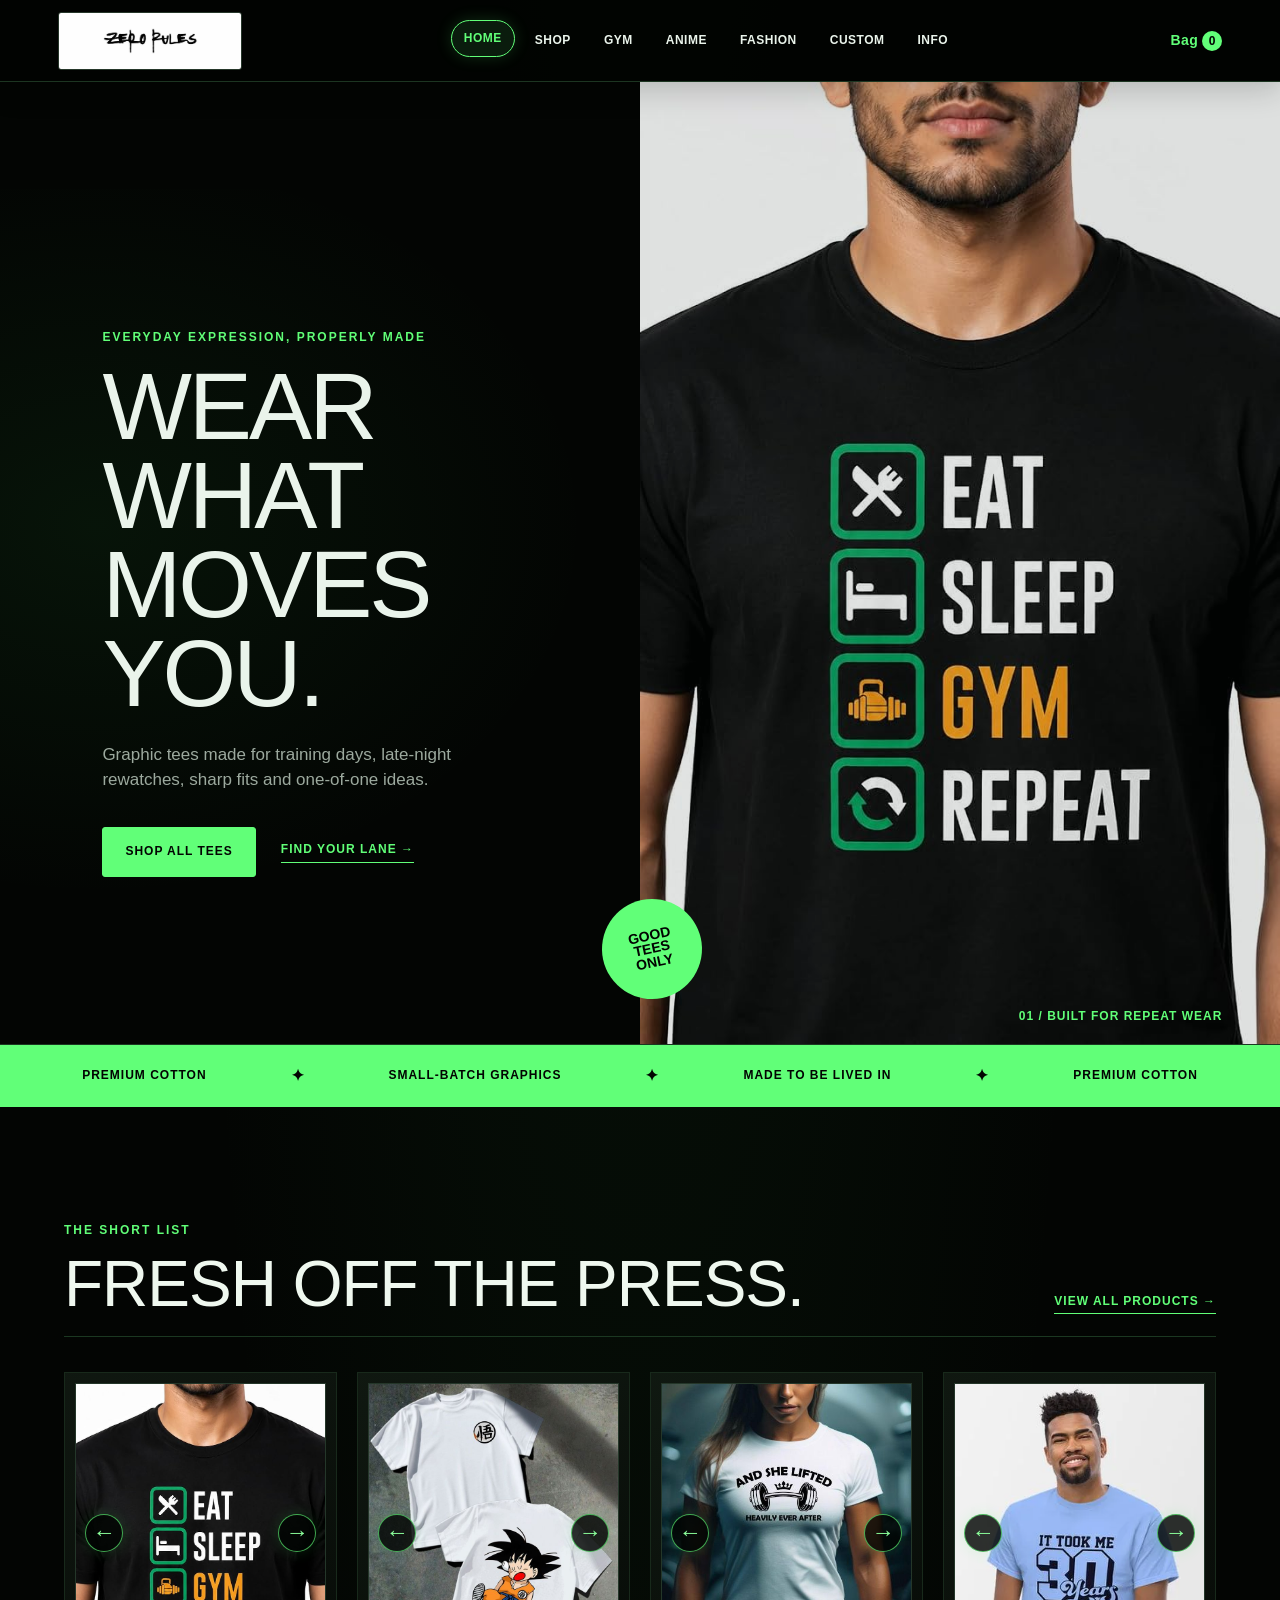
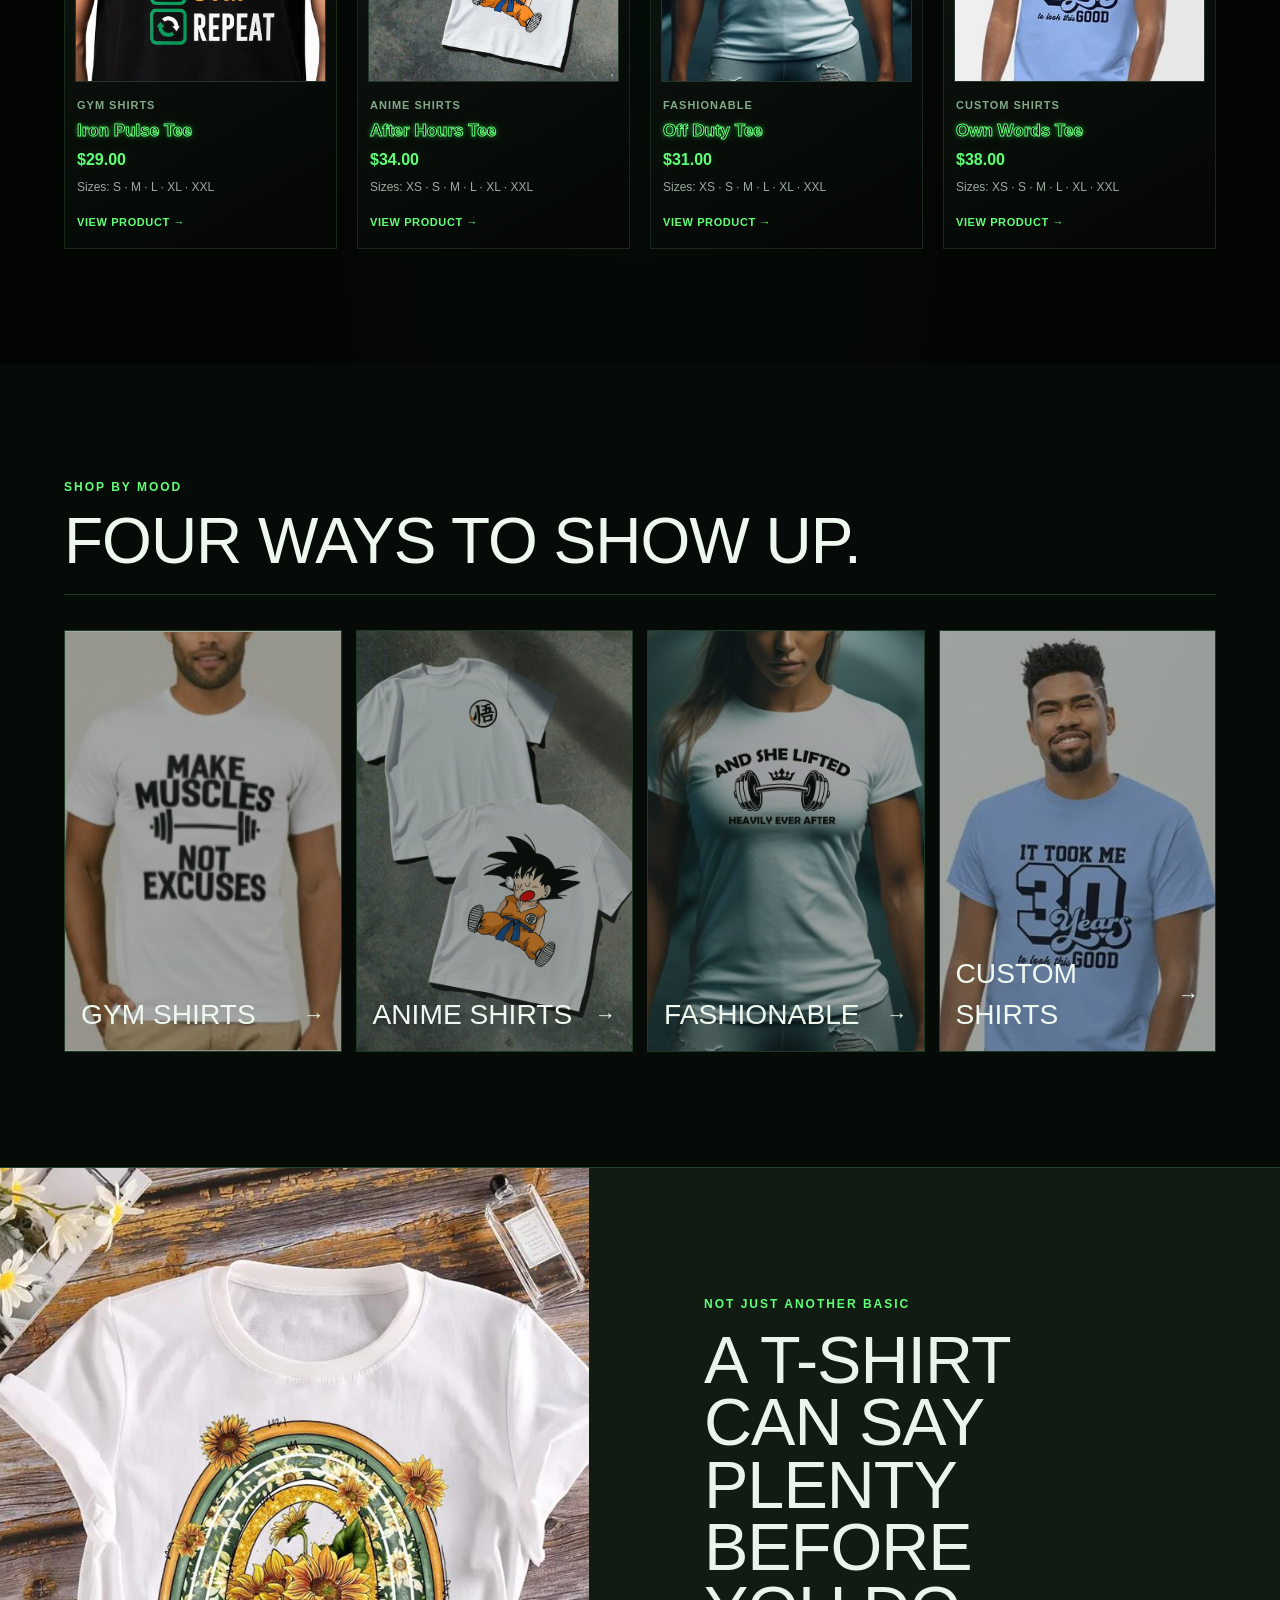
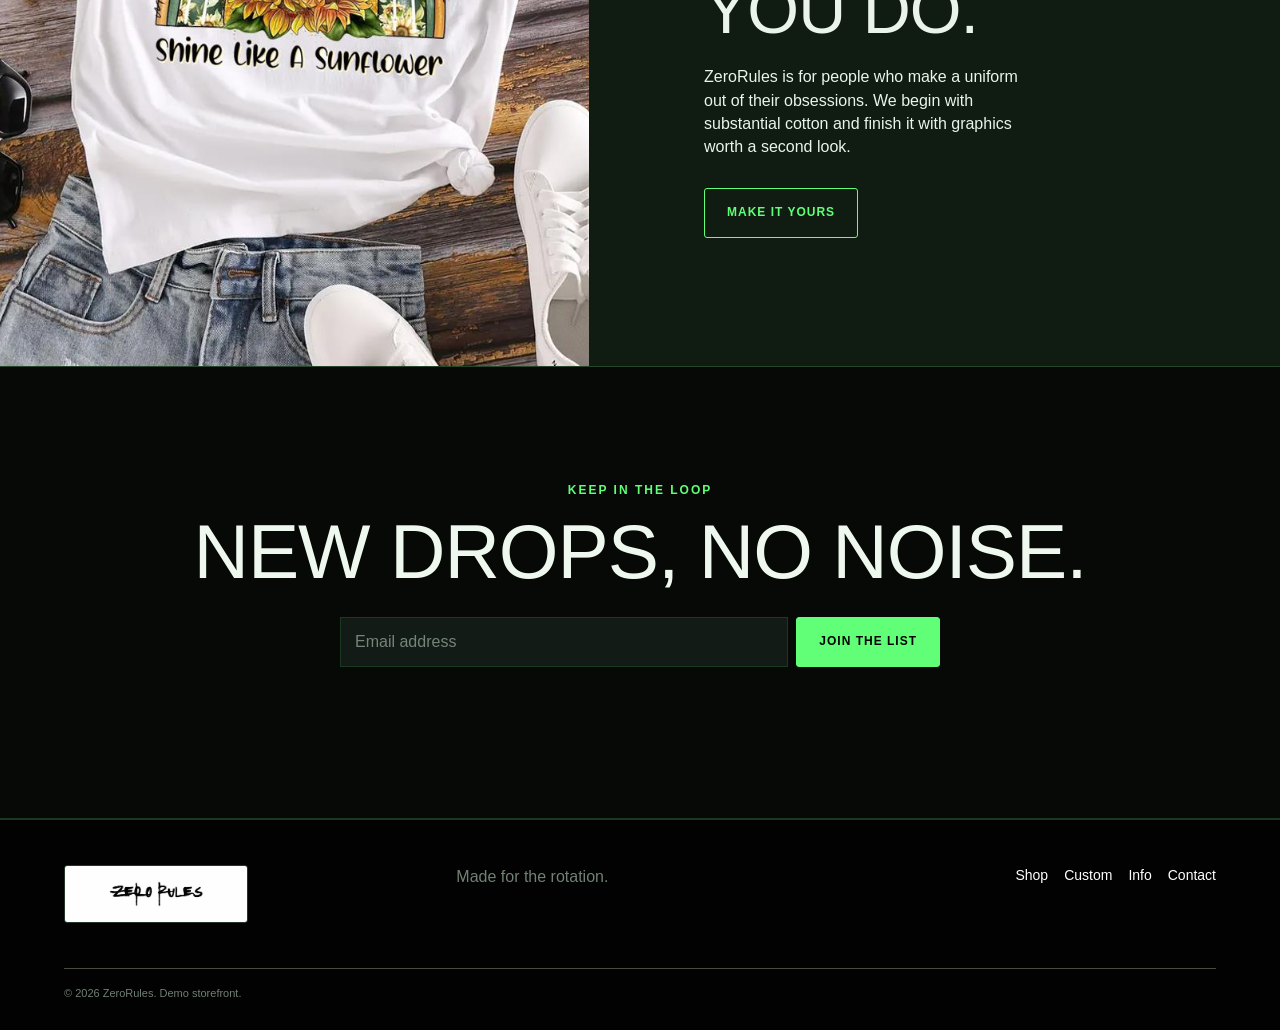
==== commit c34ca7fe: "added turning tshirts  around" ====
--- a/index.html
+++ b/index.html
@@ -13,7 +13,7 @@
   <body>
     <a class="skip-link" href="#main-content">Skip to content</a>
     <header class="site-header">
-      <a class="brand" href="index.html" aria-label="0 Rules home"><img class="brand-logo" src="images/zerorules-mark.png" alt="0 Rules" /></a>
+      <a class="brand" href="index.html" aria-label="Zero Rules home"><img class="brand-logo" src="images/zero_rules_final_logo.jpg" alt="Zero Rules" /></a>
       <button class="menu-toggle" type="button" aria-expanded="false" aria-controls="primary-nav">Menu</button>
       <nav class="primary-nav" id="primary-nav" aria-label="Primary navigation">
         <a class="active" href="index.html">Home</a>
@@ -100,7 +100,7 @@
     </main>
 
     <footer class="site-footer">
-      <a class="brand" href="index.html"><img class="brand-logo" src="images/zerorules-mark.png" alt="0 Rules" /></a>
+      <a class="brand" href="index.html"><img class="brand-logo" src="images/zero_rules_final_logo.jpg" alt="Zero Rules" /></a>
       <p>Made for the rotation.</p>
       <div><a href="products.html">Shop</a><a href="products.html?category=custom">Custom</a><a href="info.html">Info</a><a href="mailto:owner@zerorules.in">Contact</a></div>
       <small>© 2026 ZeroRules. Demo storefront.</small>
--- a/css/styles.css
+++ b/css/styles.css
@@ -258,6 +258,75 @@
 	.section-heading { padding-bottom: 17px; }
 	.cart-summary { border-radius: 3px; }
 }
+
+/* ZeroRules black / neon storefront refresh */
+:root {
+	--ink: #020402;
+	--paper: #050806;
+	--acid: #61ff78;
+	--blue: #61ff78;
+	--line: #1b3821;
+	--muted: #9ca99e;
+}
+html, body { background: #030503; color: #eaf4eb; }
+body { background-image: radial-gradient(ellipse at 50% -25%, rgba(40, 130, 54, .13), transparent 55%); }
+.site-header { background: rgba(2, 4, 2, .97); border-color: #1c3521; }
+.brand { width: 184px; height: 58px; overflow: hidden; border: 1px solid #26372a; border-radius: 3px; background: #fff; }
+.brand-logo { width: 184px; height: 58px; object-fit: cover; object-position: center; }
+.site-footer .brand { background: #fff; }
+.primary-nav a:hover, .primary-nav a.active { box-shadow: 0 0 16px rgba(97, 255, 120, .17); }
+h1, h2 { text-wrap: balance; }
+.hero { background: #030503; border-color: var(--line); }
+.hero-copy { background: radial-gradient(ellipse at 15% 45%, rgba(55, 196, 77, .08), transparent 64%); }
+.hero-image { background: #0d1a10; }
+.hero-image img { mix-blend-mode: normal; opacity: .88; }
+.marquee { background: #61ff78; color: #020402; }
+.section, .shop-page, .product-page, .cart-page, .info-page { background: transparent; }
+.section-heading { border-color: var(--line); }
+.product-card { min-width: 0; padding: 10px; border: 1px solid #18291b; background: linear-gradient(150deg, rgba(18, 27, 19, .84), rgba(4, 7, 4, .96)); transition: border-color .25s ease, box-shadow .25s ease, transform .25s ease; }
+.product-card:hover { border-color: rgba(97, 255, 120, .65); box-shadow: 0 0 25px rgba(57, 255, 97, .09); }
+.product-visual { position: relative; overflow: hidden; background: #101710; }
+.product-image { position: relative; background: #101710; border: 1px solid #243629; }
+.product-image img { transition: transform .45s ease; }
+.product-card h3 a, .detail-content h1, .cart-item-info h2 {
+	color: #010301;
+	-webkit-text-stroke: 1px #61ff78;
+	text-shadow: 0 0 5px rgba(97, 255, 120, .68), 0 0 13px rgba(49, 255, 89, .23);
+}
+.product-card h3 a { font-weight: 900; }
+.product-card h3 a:hover { color: #061007; -webkit-text-stroke-color: #a9ffb4; }
+.product-meta { color: #83a98a; }
+.price, .detail-price { color: var(--acid); text-shadow: 0 0 12px rgba(97, 255, 120, .18); }
+.card-link { color: var(--acid); }
+.image-controls { position: absolute; inset: 0; z-index: 2; display: flex; align-items: center; justify-content: space-between; padding: 0 10px; pointer-events: none; }
+.image-turn { display: grid; place-items: center; width: 38px; height: 38px; padding: 0; border: 1px solid rgba(97, 255, 120, .65); border-radius: 50%; background: rgba(2, 5, 3, .82); color: #8bff9b; font-size: 23px; line-height: 1; cursor: pointer; pointer-events: auto; box-shadow: 0 0 14px rgba(62, 255, 97, .14); transition: background .2s ease, color .2s ease, transform .2s ease, box-shadow .2s ease; }
+.image-turn:hover { transform: scale(1.12); background: var(--acid); color: #020402; box-shadow: 0 0 20px rgba(97, 255, 120, .45); }
+.image-turn:focus-visible { outline: 2px solid #d1ffd6; outline-offset: 3px; }
+.collections { background: #070b08; }
+.collection-card { border-color: #1d3b24; }
+.story-section { background: #101b12; border-block: 1px solid #25442b; }
+.story-figure img { mix-blend-mode: normal; }
+.story-copy .eyebrow { color: var(--acid); }
+.story-copy h2, .story-copy > p:not(.eyebrow) { color: #eaf4eb; }
+.newsletter { background: #060906; border-color: var(--line); }
+.site-footer { background: #010201; border-color: var(--line); }
+.filter-bar button { border-radius: 3px; }
+.detail-image { position: relative; overflow: hidden; background: #0c130d; border: 1px solid #25432b; }
+.detail-image img { transition: transform .45s ease; }
+.purchase-form select, .purchase-form input, .signup-form input { color: #eef8ef; }
+.cart-summary { background: #0d150e; border-color: #25432b; }
+.summary-line { border-color: #25432b; }
+.quality-grid { border-color: var(--line); }
+.quality-grid article { border-color: var(--line); }
+.owner-contact { border-color: var(--line); }
+@media (max-width: 650px) {
+	.brand, .brand-logo { width: 142px; height: 46px; }
+	.brand { flex: 0 0 142px; }
+	.primary-nav { background: #050806; }
+	.product-card { padding: 7px; }
+	.image-controls { padding: 0 6px; }
+	.image-turn { width: 32px; height: 32px; font-size: 20px; }
+}
 @media (prefers-reduced-motion: reduce) {
 	*, *::before, *::after { scroll-behavior: auto !important; transition-duration: .01ms !important; animation-duration: .01ms !important; }
 }
